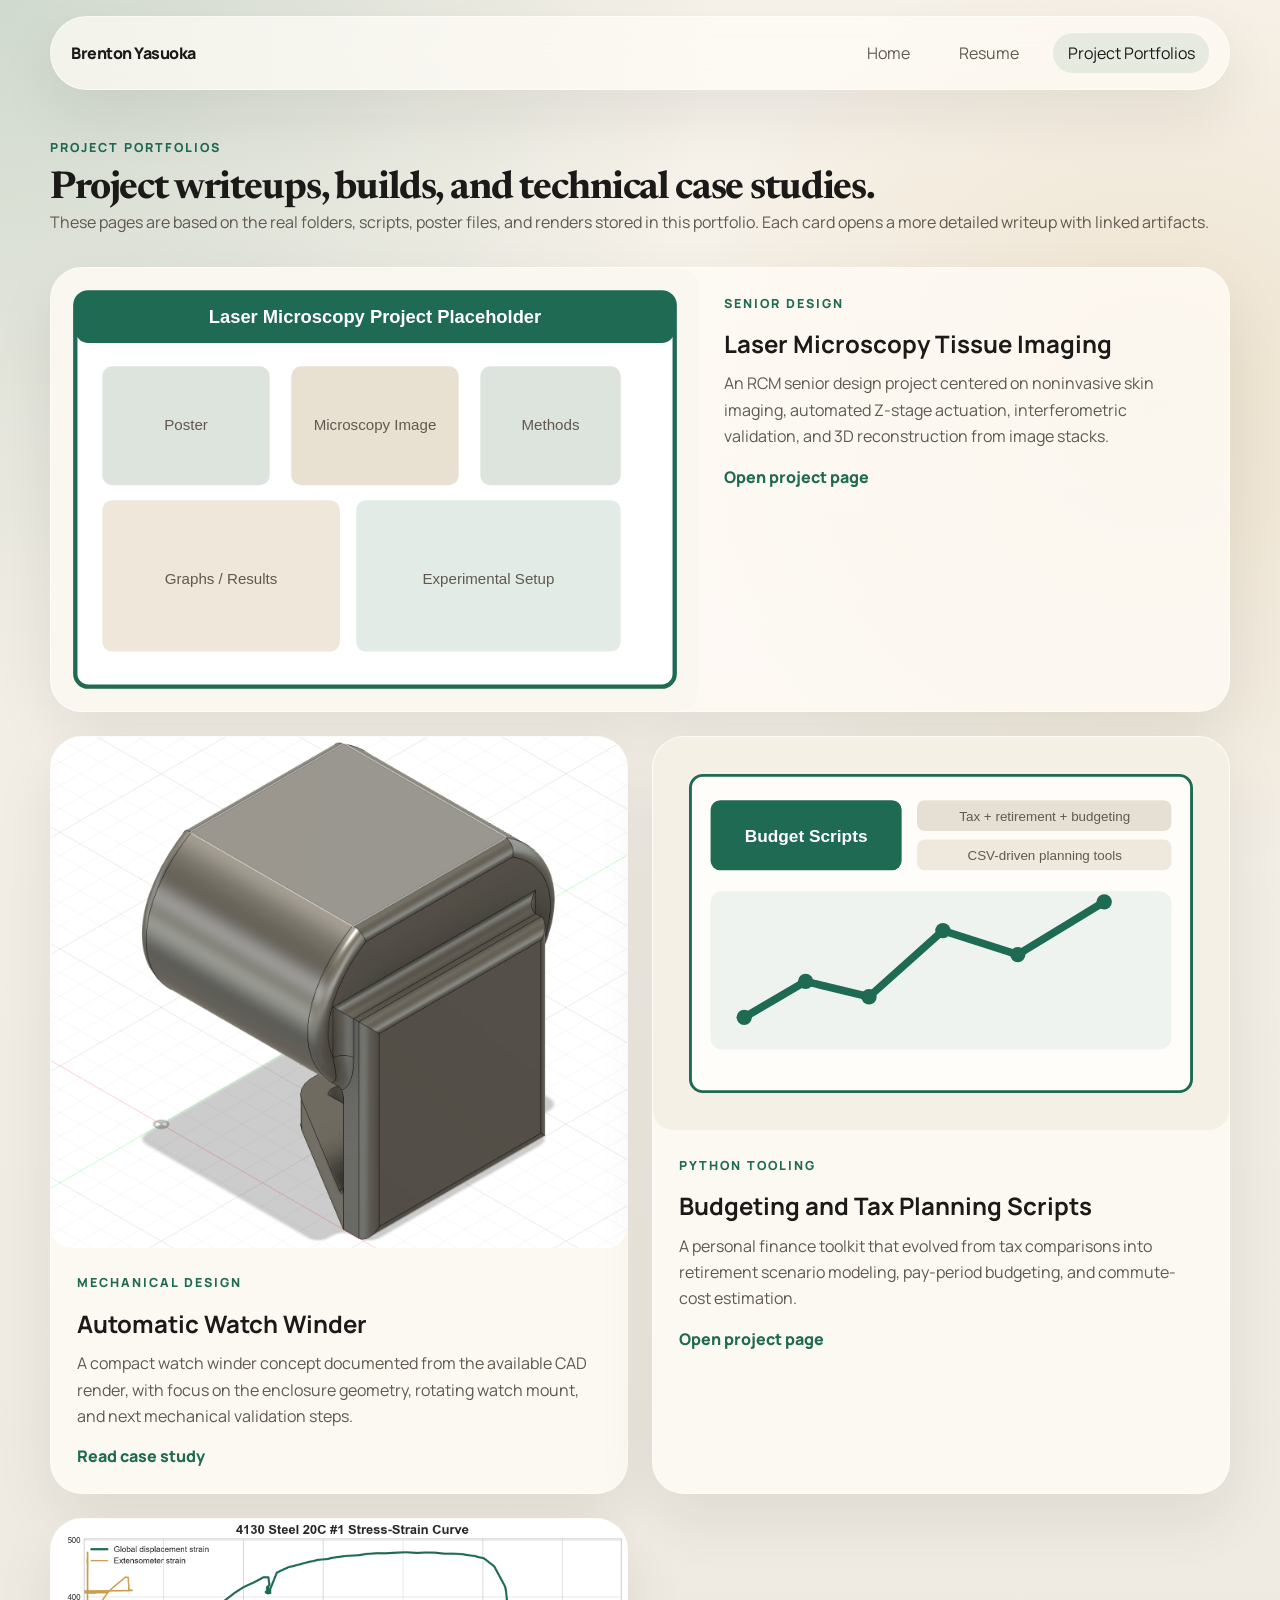
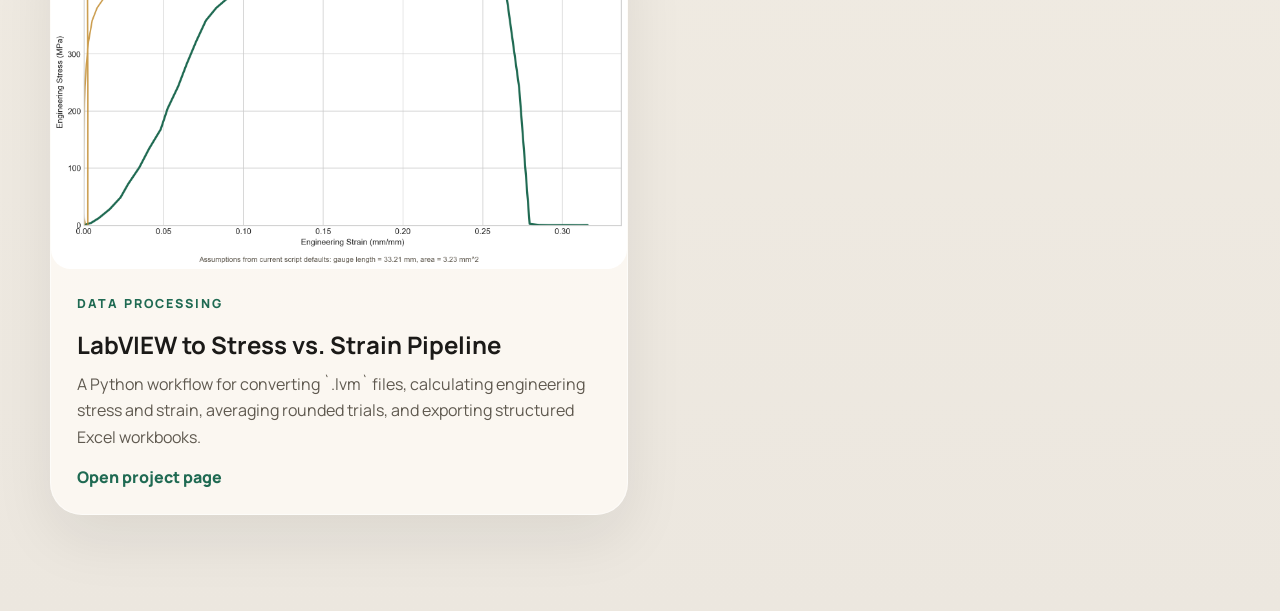
==== projects.html @ e3ad14b7 "Initial portfolio site" ====
<!DOCTYPE html>
<html lang="en">
  <head>
    <meta charset="UTF-8" />
    <meta name="viewport" content="width=device-width, initial-scale=1.0" />
    <title>Project Portfolios | Brenton Yasuoka</title>
    <meta
      name="description"
      content="Project portfolio page for Brenton Yasuoka featuring engineering, design, and research work."
    />
    <link rel="preconnect" href="https://fonts.googleapis.com" />
    <link rel="preconnect" href="https://fonts.gstatic.com" crossorigin />
    <link
      href="https://fonts.googleapis.com/css2?family=Manrope:wght@400;500;700;800&family=Newsreader:opsz,wght@6..72,400;6..72,600&display=swap"
      rel="stylesheet"
    />
    <link rel="stylesheet" href="styles.css" />
  </head>
  <body>
    <div class="site-shell">
      <header class="site-header">
        <a class="brand" href="index.html">Brenton Yasuoka</a>
        <button
          class="menu-toggle"
          type="button"
          aria-expanded="false"
          aria-controls="site-nav"
        >
          Menu
        </button>
        <nav id="site-nav" class="site-nav">
          <a href="index.html">Home</a>
          <a href="resume.html">Resume</a>
          <a class="is-active" href="projects.html">Project Portfolios</a>
        </nav>
      </header>

      <main class="content-page">
        <section class="page-intro">
          <p class="eyebrow">Project Portfolios</p>
          <h1>Project writeups, builds, and technical case studies.</h1>
          <p>
            These pages are based on the real folders, scripts, poster files, and renders stored in
            this portfolio. Each card opens a more detailed writeup with linked artifacts.
          </p>
        </section>

        <section class="project-grid">
          <article class="project-card project-card-large">
            <div class="project-media">
              <img
                src="assets/laser-microscopy-placeholder.svg"
                alt="Laser microscopy project placeholder"
              />
            </div>
            <div class="project-body">
              <p class="project-tag">Senior Design</p>
              <h3>Laser Microscopy Tissue Imaging</h3>
              <p>
                An RCM senior design project centered on noninvasive skin imaging, automated Z-stage
                actuation, interferometric validation, and 3D reconstruction from image stacks.
              </p>
              <a href="projects/laser-microscopy.html" class="text-link">Open project page</a>
            </div>
          </article>

          <article class="project-card">
            <div class="project-media">
              <img
                src="project-files/watch-winder/watchWinderImage1.png"
                alt="Automatic watch winder CAD render"
              />
            </div>
            <div class="project-body">
              <p class="project-tag">Mechanical Design</p>
              <h3>Automatic Watch Winder</h3>
              <p>
                A compact watch winder concept documented from the available CAD render, with focus on
                the enclosure geometry, rotating watch mount, and next mechanical validation steps.
              </p>
              <a href="projects/watch-winder.html" class="text-link">Read case study</a>
            </div>
          </article>

          <article class="project-card">
            <div class="project-media">
              <img
                src="assets/budget-scripts-placeholder.svg"
                alt="Budgeting and tax planning scripts project graphic"
              />
            </div>
            <div class="project-body">
              <p class="project-tag">Python Tooling</p>
              <h3>Budgeting and Tax Planning Scripts</h3>
              <p>
                A personal finance toolkit that evolved from tax comparisons into retirement scenario
                modeling, pay-period budgeting, and commute-cost estimation.
              </p>
              <a href="projects/budget-scripts.html" class="text-link">Open project page</a>
            </div>
          </article>

          <article class="project-card">
            <div class="project-media">
              <img
                src="assets/images/4130-steel-20c-1-stress-strain.png"
                alt="Generated 4130 steel stress strain graph"
              />
            </div>
            <div class="project-body">
              <p class="project-tag">Data Processing</p>
              <h3>LabVIEW to Stress vs. Strain Pipeline</h3>
              <p>
                A Python workflow for converting `.lvm` files, calculating engineering stress and
                strain, averaging rounded trials, and exporting structured Excel workbooks.
              </p>
              <a href="projects/labview-stress-strain.html" class="text-link">Open project page</a>
            </div>
          </article>
        </section>
      </main>
    </div>

    <script src="script.js"></script>
  </body>
</html>
---- styles.css ----
:root {
  --bg: #f3efe7;
  --surface: rgba(255, 252, 247, 0.78);
  --surface-strong: #fffdf9;
  --text: #1b1a18;
  --muted: #5f594f;
  --line: rgba(27, 26, 24, 0.12);
  --accent: #1f6a52;
  --accent-soft: #d8eee5;
  --shadow: 0 24px 60px rgba(26, 25, 22, 0.08);
  --radius-lg: 32px;
  --radius-md: 20px;
  --radius-sm: 14px;
  --max-width: 1180px;
}

*,
*::before,
*::after {
  box-sizing: border-box;
}

html {
  scroll-behavior: smooth;
}

body {
  margin: 0;
  font-family: "Manrope", sans-serif;
  color: var(--text);
  background:
    radial-gradient(circle at top left, rgba(31, 106, 82, 0.18), transparent 28%),
    radial-gradient(circle at 90% 18%, rgba(203, 165, 91, 0.18), transparent 22%),
    linear-gradient(180deg, #f7f2ea 0%, #f1ece3 52%, #ece7df 100%);
}

img,
video {
  display: block;
  width: 100%;
  border-radius: var(--radius-md);
}

a {
  color: inherit;
  text-decoration: none;
}

p {
  margin: 0;
  line-height: 1.65;
  color: var(--muted);
}

h1,
h2,
h3 {
  margin: 0;
  color: var(--text);
}

h1,
h2 {
  font-family: "Newsreader", serif;
  letter-spacing: -0.03em;
}

.site-shell {
  width: min(calc(100% - 2rem), var(--max-width));
  margin: 0 auto;
  padding-bottom: 4rem;
}

.site-header {
  position: sticky;
  top: 1rem;
  z-index: 10;
  display: flex;
  align-items: center;
  justify-content: space-between;
  gap: 1rem;
  margin-top: 1rem;
  padding: 1rem 1.25rem;
  border: 1px solid rgba(255, 255, 255, 0.5);
  border-radius: 999px;
  background: rgba(255, 252, 247, 0.7);
  backdrop-filter: blur(18px);
  box-shadow: var(--shadow);
}

.brand {
  font-weight: 800;
  letter-spacing: -0.03em;
}

.site-nav {
  display: flex;
  align-items: center;
  gap: 1.25rem;
}

.site-nav a {
  padding: 0.55rem 0.9rem;
  border-radius: 999px;
  color: var(--muted);
  transition: 180ms ease;
}

.site-nav a:hover,
.site-nav a.is-active {
  color: var(--text);
  background: rgba(31, 106, 82, 0.1);
}

.menu-toggle {
  display: none;
  border: 0;
  border-radius: 999px;
  padding: 0.7rem 1rem;
  background: var(--accent);
  color: white;
  font: inherit;
}

.hero,
.featured-band,
.timeline-strip,
.content-page {
  animation: rise 700ms ease both;
}

.hero {
  display: grid;
  grid-template-columns: 1.1fr 0.9fr;
  gap: 2rem;
  align-items: center;
  min-height: calc(100vh - 9rem);
  padding: 3rem 0 2rem;
}

.eyebrow,
.section-kicker,
.project-tag,
.note-label {
  margin-bottom: 0.8rem;
  text-transform: uppercase;
  letter-spacing: 0.16em;
  font-size: 0.78rem;
  font-weight: 800;
  color: var(--accent);
}

.hero h1 {
  max-width: 10ch;
  font-size: clamp(3rem, 6vw, 5.8rem);
  line-height: 0.92;
}

.hero-text {
  max-width: 62ch;
  margin: 1.3rem 0 0;
  font-size: 1.05rem;
}

.hero-location {
  margin: 1.25rem 0 1.8rem;
  font-size: 0.98rem;
  font-weight: 700;
  color: var(--text);
}

.hero-actions {
  display: flex;
  flex-wrap: wrap;
  gap: 1rem;
}

.button {
  display: inline-flex;
  align-items: center;
  justify-content: center;
  min-height: 48px;
  padding: 0.9rem 1.2rem;
  border-radius: 999px;
  font-weight: 700;
}

.button-primary {
  background: var(--accent);
  color: #fff;
}

.button-secondary {
  border: 1px solid var(--line);
  background: rgba(255, 255, 255, 0.45);
}

.hero-visual {
  position: relative;
}

.portrait-frame {
  position: relative;
  overflow: hidden;
  border-radius: var(--radius-lg);
  border: 1px solid rgba(255, 255, 255, 0.6);
  box-shadow: var(--shadow);
}

.portrait-frame::after {
  content: "";
  position: absolute;
  inset: auto -10% -20% 35%;
  height: 180px;
  background: radial-gradient(circle, rgba(31, 106, 82, 0.25), transparent 70%);
}

.floating-note {
  position: absolute;
  left: -1.25rem;
  bottom: 1.5rem;
  max-width: 240px;
  padding: 1rem 1.1rem;
  border-radius: var(--radius-md);
  background: rgba(255, 253, 249, 0.92);
  box-shadow: var(--shadow);
}

.featured-band,
.timeline-strip,
.panel,
.project-card {
  border: 1px solid rgba(255, 255, 255, 0.48);
  background: var(--surface);
  backdrop-filter: blur(16px);
  box-shadow: var(--shadow);
}

.featured-band,
.timeline-strip {
  display: grid;
  grid-template-columns: 1fr 0.8fr;
  gap: 2rem;
  padding: 2rem;
  margin: 1rem 0 2rem;
  border-radius: var(--radius-lg);
}

.featured-band h2,
.timeline-copy h2,
.page-intro h1 {
  font-size: clamp(2rem, 3vw, 3.2rem);
  line-height: 0.98;
}

.project-grid {
  display: grid;
  grid-template-columns: repeat(2, minmax(0, 1fr));
  gap: 1.5rem;
}

.about-home {
  display: grid;
  gap: 1.5rem;
}

.preview-card {
  cursor: default;
}

.section-action {
  display: flex;
  justify-content: center;
  margin: 2rem 0 0;
}

.project-meta-grid {
  display: grid;
  grid-template-columns: repeat(2, minmax(0, 1fr));
  gap: 1.5rem;
  margin-top: 1.5rem;
  align-items: start;
}

.resume-top {
  margin-bottom: 1.5rem;
}

.resume-download h2 {
  margin-bottom: 0.75rem;
}

.resume-layout {
  display: grid;
  grid-template-columns: repeat(2, minmax(0, 1fr));
  gap: 1.5rem;
  margin-top: 1.5rem;
  align-items: start;
}

.resume-section {
  margin-top: 1.5rem;
}

.resume-entry + .resume-entry {
  margin-top: 2rem;
  padding-top: 2rem;
  border-top: 1px solid var(--line);
}

.resume-entry-header {
  display: flex;
  justify-content: space-between;
  gap: 1rem;
  align-items: baseline;
  margin-bottom: 0.85rem;
}

.resume-subhead,
.resume-date {
  margin: 0;
}

.resume-subhead {
  color: var(--text);
  font-weight: 700;
}

.resume-date {
  color: var(--muted);
  font-weight: 700;
  white-space: nowrap;
}

.resume-list li + li {
  margin-top: 0.75rem;
}

.compact-entry h2,
.skills-group h2 {
  font-size: 1.2rem;
}

.skills-group + .skills-group {
  margin-top: 1.5rem;
  padding-top: 1.5rem;
  border-top: 1px solid var(--line);
}

.inline-link {
  color: var(--accent);
  font-weight: 700;
}

.project-card {
  overflow: hidden;
  border-radius: var(--radius-lg);
  transform: translateY(0);
  transition: transform 220ms ease, box-shadow 220ms ease;
}

.project-card:hover {
  transform: translateY(-6px);
  box-shadow: 0 30px 80px rgba(26, 25, 22, 0.14);
}

.project-card-large {
  grid-column: span 2;
  display: grid;
  grid-template-columns: 1.1fr 0.9fr;
}

.project-media {
  min-height: 280px;
}

.project-media img,
.project-media video,
.project-hero-image {
  height: 100%;
  object-fit: cover;
}

.project-body {
  padding: 1.6rem;
}

.project-body h3,
.panel h2 {
  margin-bottom: 0.65rem;
  font-size: 1.5rem;
}

.text-link {
  display: inline-flex;
  align-items: center;
  margin-top: 1rem;
  font-weight: 800;
  color: var(--accent);
}

.timeline-list {
  display: grid;
  gap: 1rem;
}

.timeline-item {
  display: grid;
  grid-template-columns: auto 1fr;
  gap: 1rem;
  align-items: start;
}

.timeline-item span {
  display: inline-flex;
  width: 2.5rem;
  height: 2.5rem;
  align-items: center;
  justify-content: center;
  border-radius: 999px;
  background: var(--accent-soft);
  color: var(--accent);
  font-weight: 800;
}

.content-page {
  padding: 3rem 0 2rem;
}

.content-page > section + section {
  margin-top: 1.5rem;
}

.page-intro {
  margin-bottom: 2rem;
}

.two-column {
  display: grid;
  grid-template-columns: repeat(2, minmax(0, 1fr));
  gap: 1.5rem;
  align-items: start;
}

.panel {
  padding: 1.75rem;
  border-radius: var(--radius-lg);
}

.panel > :first-child {
  margin-top: 0;
}

.panel > :last-child {
  margin-bottom: 0;
}

.accent-panel {
  background:
    linear-gradient(135deg, rgba(31, 106, 82, 0.12), rgba(255, 253, 249, 0.88)),
    var(--surface);
}

.full-width-panel {
  margin-top: 1.5rem;
}

.clean-list {
  margin: 0;
  padding-left: 1.25rem;
  color: var(--muted);
}

.clean-list li + li {
  margin-top: 0.65rem;
}

.project-hero {
  display: grid;
  grid-template-columns: 1fr 420px;
  gap: 1.5rem;
  align-items: center;
}

.case-grid {
  display: grid;
  grid-template-columns: repeat(2, minmax(0, 1fr));
  gap: 1rem 1.5rem;
}

.detail-grid {
  display: grid;
  grid-template-columns: repeat(2, minmax(0, 1fr));
  gap: 1.25rem 1.5rem;
}

.artifact-links {
  display: flex;
  flex-wrap: wrap;
  gap: 0.9rem;
  margin-top: 0.5rem;
}

.stacked-links {
  flex-direction: column;
  align-items: flex-start;
}

.about-copy {
  display: grid;
  gap: 1rem;
}

.image-wheel-panel {
  overflow: hidden;
}

.image-wheel-copy {
  margin-bottom: 1rem;
}

.image-wheel {
  display: grid;
  grid-auto-flow: column;
  grid-auto-columns: minmax(220px, 300px);
  gap: 1rem;
  overflow-x: auto;
  padding-bottom: 0.5rem;
  scroll-snap-type: x proximity;
}

.image-wheel::-webkit-scrollbar {
  height: 10px;
}

.image-wheel::-webkit-scrollbar-thumb {
  background: rgba(31, 106, 82, 0.3);
  border-radius: 999px;
}

.wheel-card {
  margin: 0;
  scroll-snap-align: start;
}

.wheel-card img {
  aspect-ratio: 4 / 3;
  object-fit: cover;
  border-radius: 22px;
  border: 1px solid rgba(31, 106, 82, 0.08);
  background: rgba(255, 255, 255, 0.55);
}

.wheel-card figcaption {
  margin-top: 0.75rem;
  color: var(--text);
  font-weight: 700;
}

.budget-form {
  display: grid;
  grid-template-columns: repeat(3, minmax(0, 1fr));
  gap: 1rem;
  align-items: end;
  margin-top: 1rem;
}

.field {
  display: grid;
  gap: 0.45rem;
}

.field span {
  font-weight: 700;
  color: var(--text);
}

.field input,
.field select {
  width: 100%;
  min-height: 48px;
  padding: 0.85rem 1rem;
  border: 1px solid var(--line);
  border-radius: 16px;
  background: rgba(255, 255, 255, 0.65);
  color: var(--text);
  font: inherit;
}

.form-status {
  min-height: 1.5rem;
  margin-top: 0.9rem;
  color: var(--accent);
  font-weight: 700;
}

.budget-results {
  display: grid;
  grid-template-columns: repeat(3, minmax(0, 1fr));
  gap: 1rem;
  margin-top: 1rem;
}

.result-card {
  padding: 1rem 1.1rem;
  border: 1px solid rgba(31, 106, 82, 0.16);
  border-radius: 20px;
  background: rgba(255, 255, 255, 0.5);
}

.result-card span {
  display: block;
  margin-bottom: 0.35rem;
  color: var(--muted);
  font-size: 0.92rem;
}

.result-card strong {
  color: var(--text);
  font-size: 1.15rem;
}

@keyframes rise {
  from {
    opacity: 0;
    transform: translateY(18px);
  }

  to {
    opacity: 1;
    transform: translateY(0);
  }
}

@media (max-width: 900px) {
  .hero,
  .featured-band,
  .timeline-strip,
  .project-card-large,
  .two-column,
  .resume-layout,
  .project-meta-grid,
  .project-hero,
  .case-grid,
  .detail-grid,
  .budget-form,
  .budget-results,
  .project-grid {
    grid-template-columns: 1fr;
  }

  .hero {
    min-height: auto;
    padding-top: 2rem;
  }

  .project-card-large {
    grid-column: auto;
  }

  .floating-note {
    position: static;
    margin-top: 1rem;
  }

  .resume-entry-header {
    flex-direction: column;
    align-items: flex-start;
  }

  .resume-date {
    white-space: normal;
  }
}

@media (max-width: 720px) {
  .site-shell {
    width: min(calc(100% - 1rem), var(--max-width));
  }

  .site-header {
    align-items: flex-start;
    border-radius: 28px;
  }

  .menu-toggle {
    display: inline-flex;
  }

  .site-nav {
    position: absolute;
    top: calc(100% + 0.75rem);
    left: 0;
    right: 0;
    display: none;
    flex-direction: column;
    align-items: stretch;
    padding: 0.8rem;
    border-radius: 24px;
    background: rgba(255, 252, 247, 0.95);
    box-shadow: var(--shadow);
  }

  .site-nav.is-open {
    display: flex;
  }

  .hero h1 {
    max-width: none;
  }
}
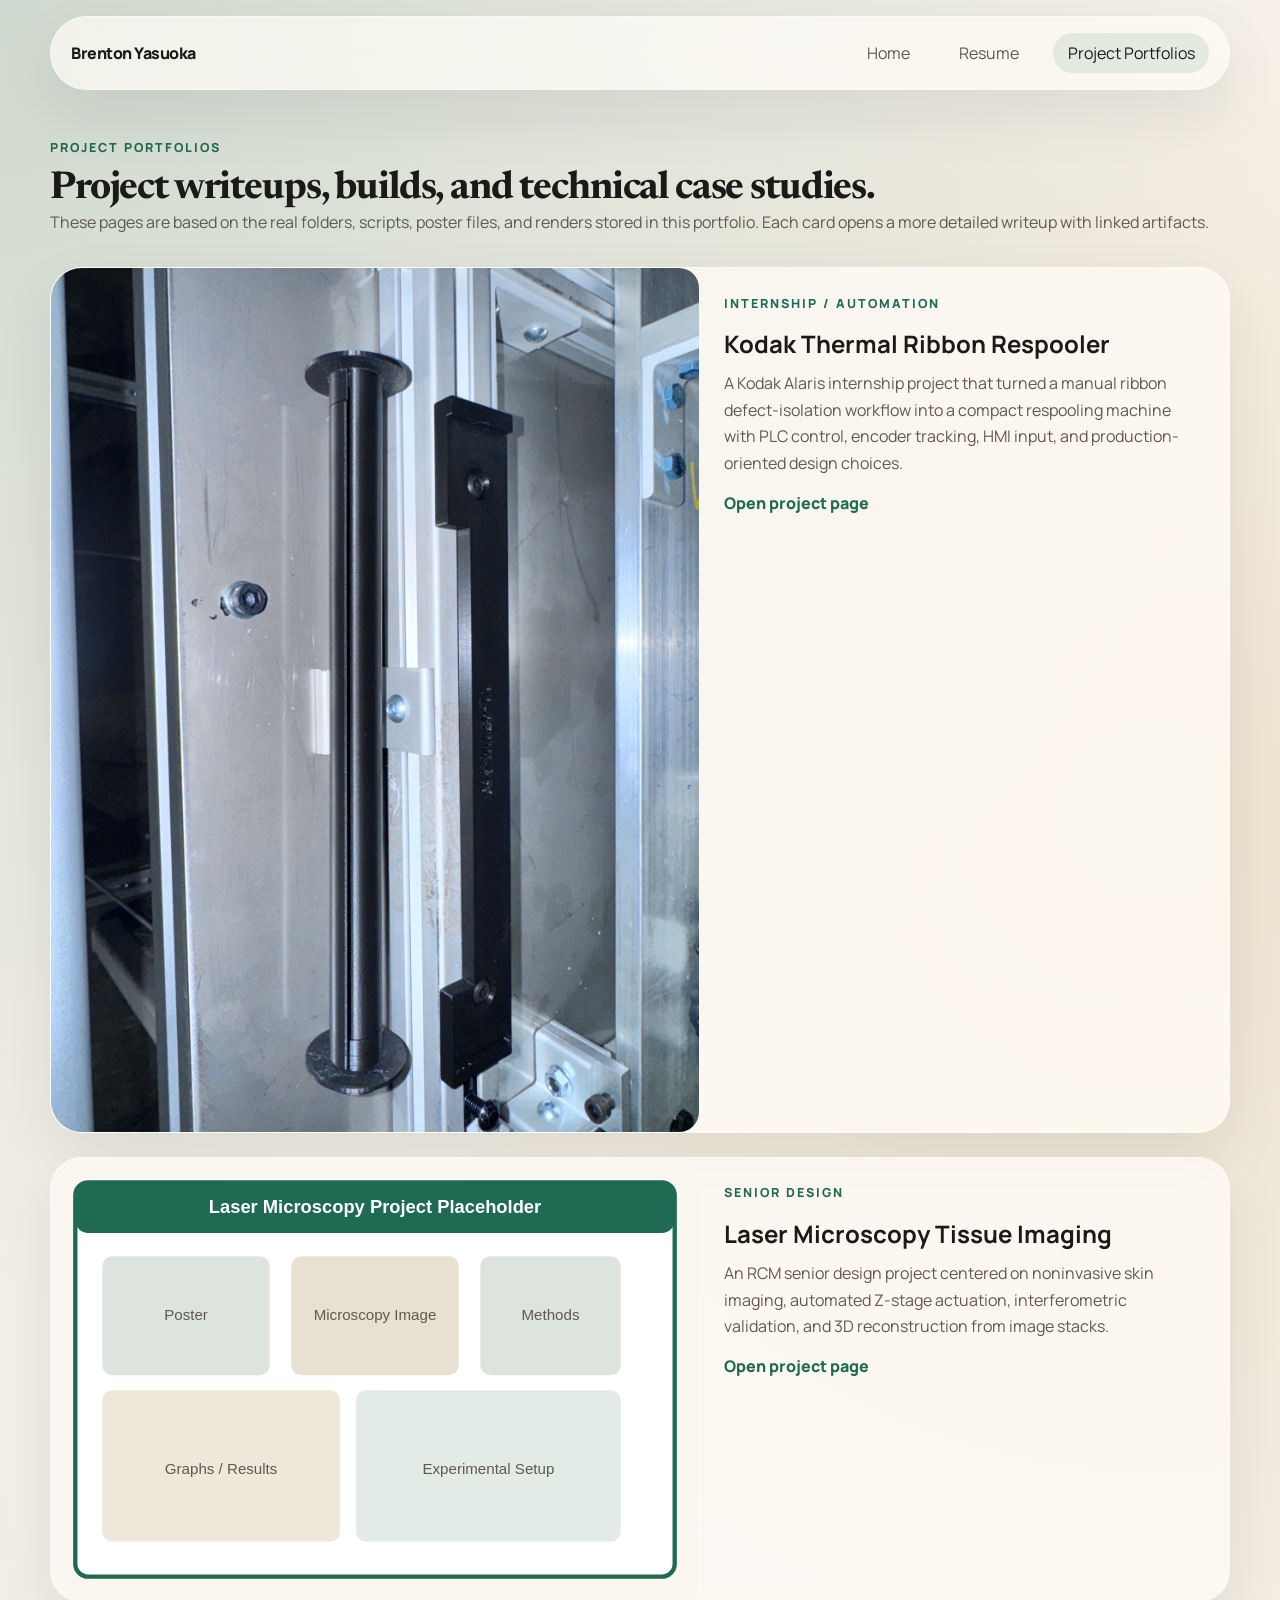
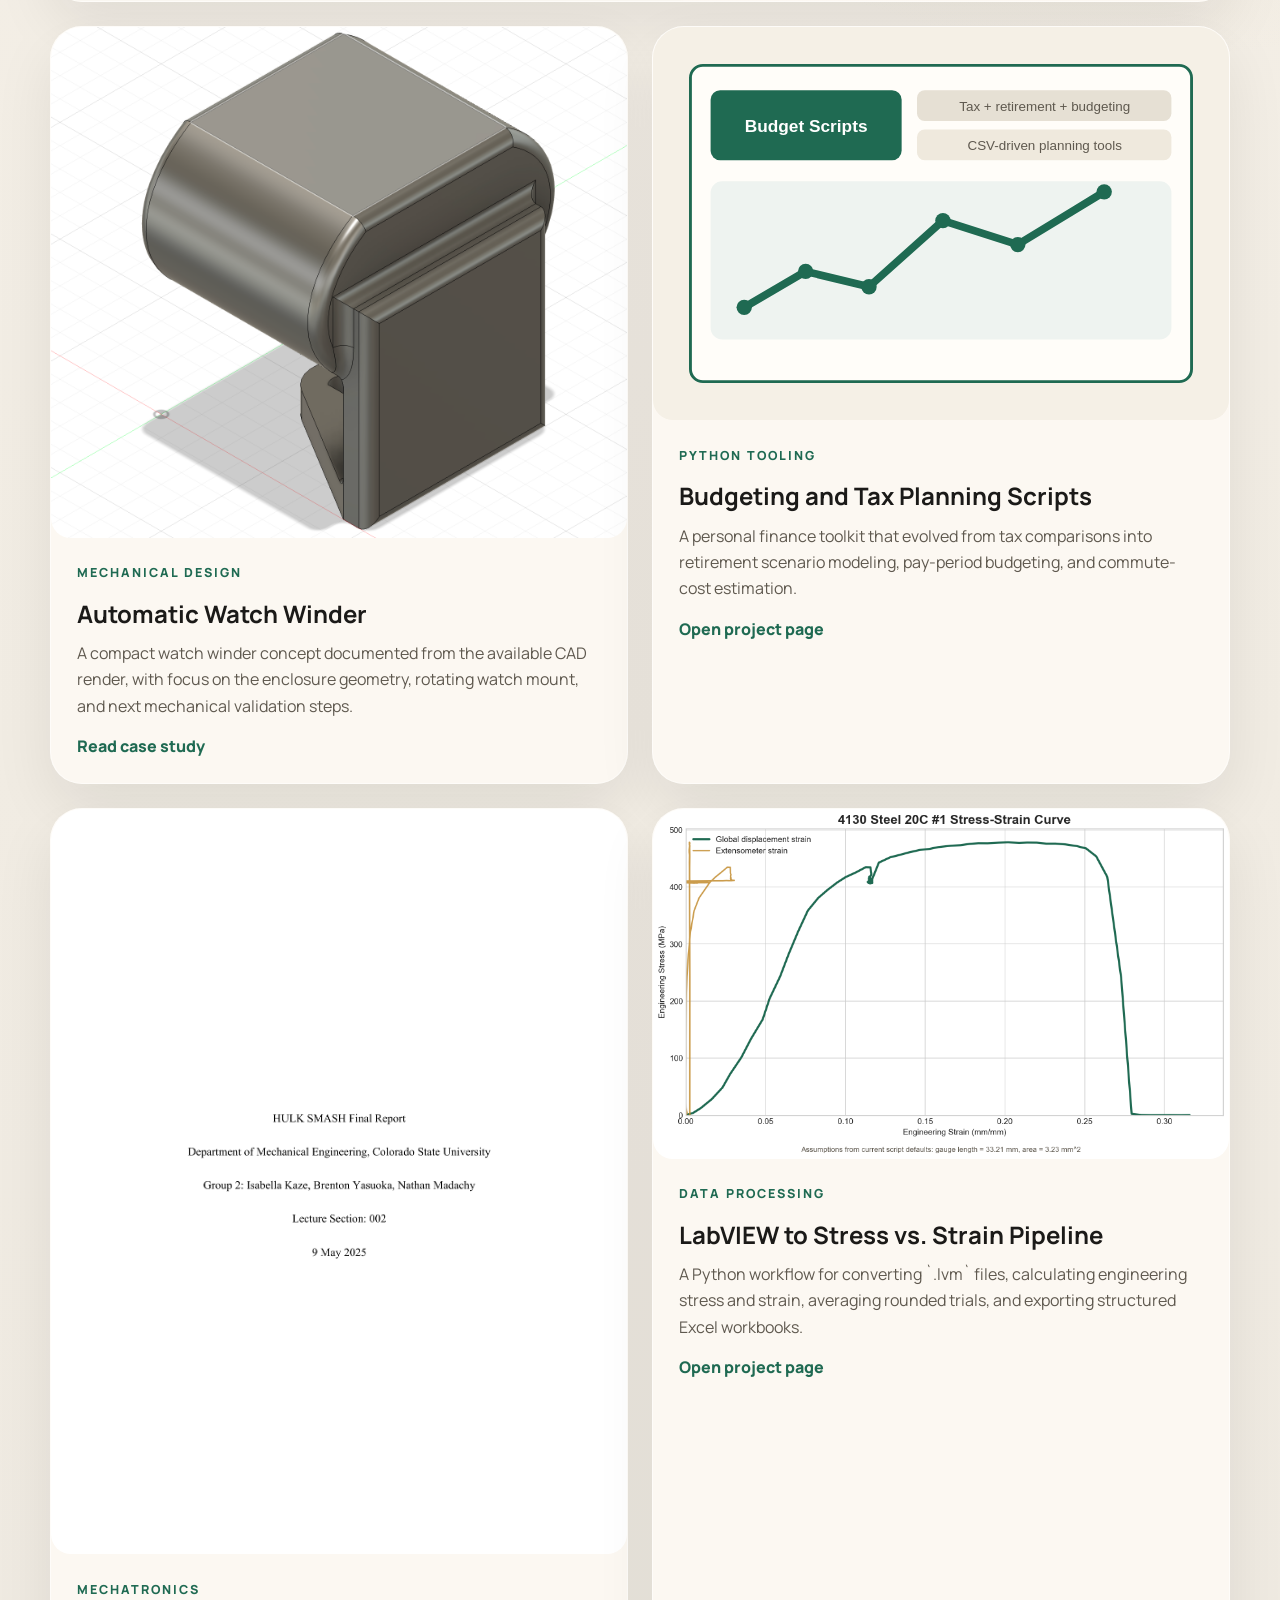
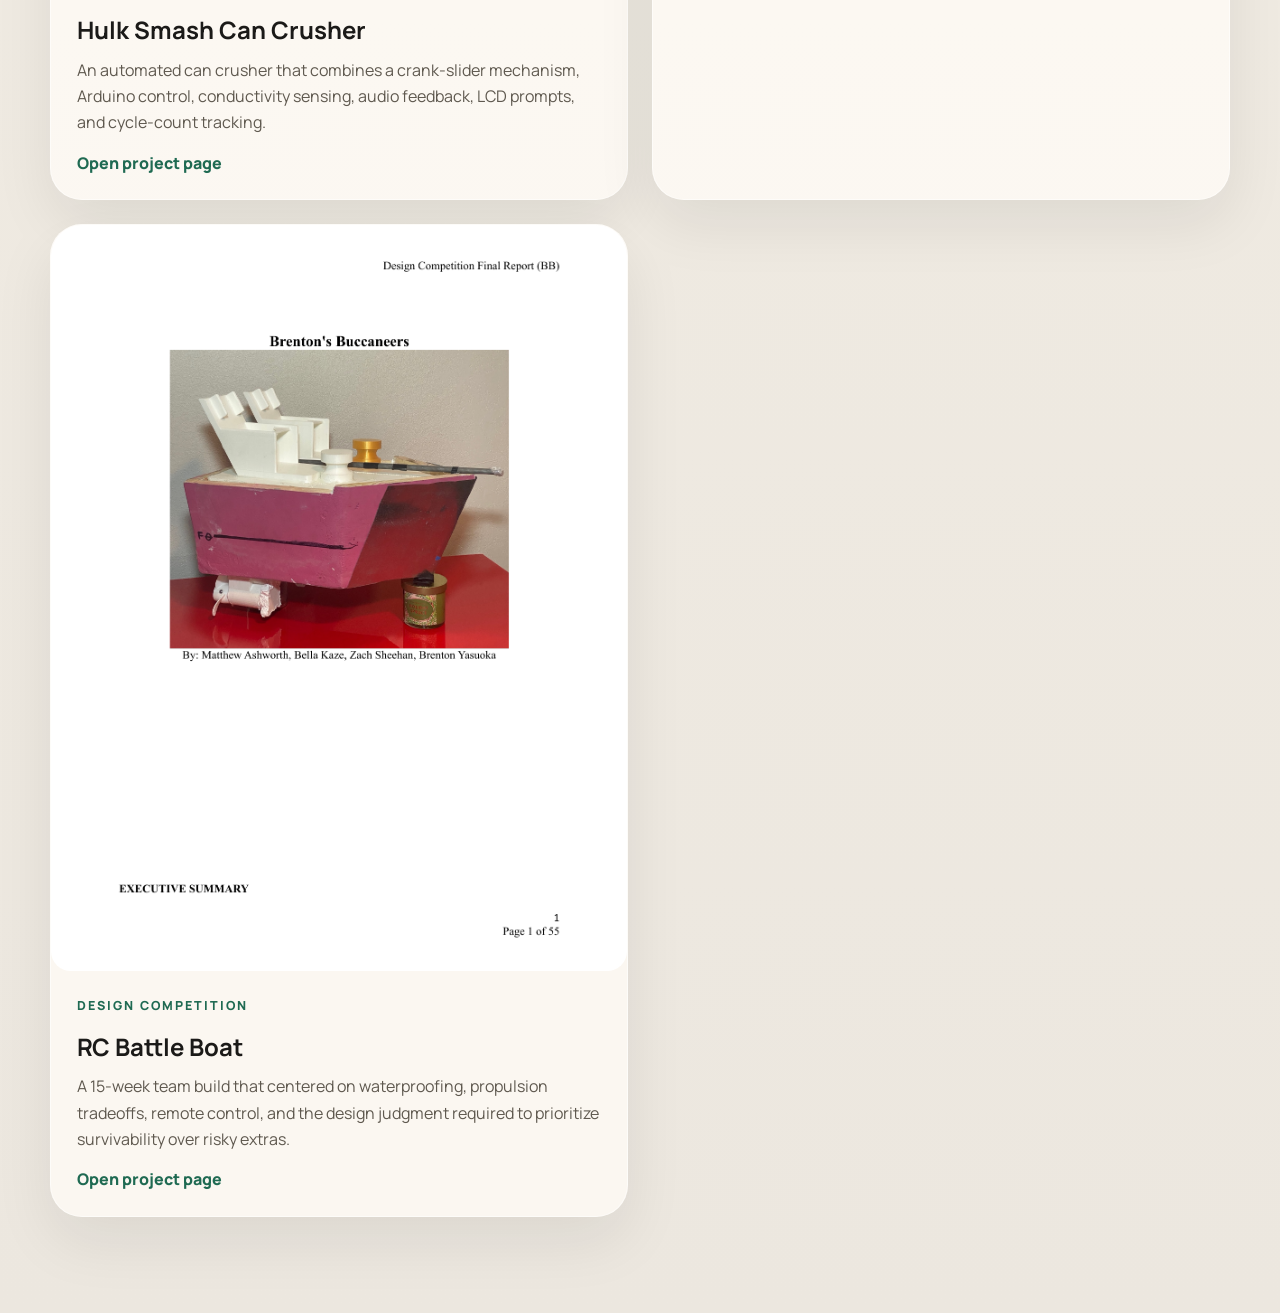
==== commit 20d1e3be: "Add Kodak, can crusher, and RC boat project pages" ====
--- a/projects.html
+++ b/projects.html
@@ -46,6 +46,25 @@
         </section>
 
         <section class="project-grid">
+          <article class="project-card project-card-large">
+            <div class="project-media">
+              <img
+                src="assets/images/kodak-respooler-hero.JPG"
+                alt="Kodak thermal ribbon respooler machine"
+              />
+            </div>
+            <div class="project-body">
+              <p class="project-tag">Internship / Automation</p>
+              <h3>Kodak Thermal Ribbon Respooler</h3>
+              <p>
+                A Kodak Alaris internship project that turned a manual ribbon defect-isolation workflow
+                into a compact respooling machine with PLC control, encoder tracking, HMI input, and
+                production-oriented design choices.
+              </p>
+              <a href="projects/kodak-respooler.html" class="text-link">Open project page</a>
+            </div>
+          </article>
+
           <article class="project-card project-card-large">
             <div class="project-media">
               <img
@@ -103,6 +122,24 @@
           <article class="project-card">
             <div class="project-media">
               <img
+                src="assets/images/hulk-smash-preview.png"
+                alt="Hulk Smash can crusher report preview"
+              />
+            </div>
+            <div class="project-body">
+              <p class="project-tag">Mechatronics</p>
+              <h3>Hulk Smash Can Crusher</h3>
+              <p>
+                An automated can crusher that combines a crank-slider mechanism, Arduino control,
+                conductivity sensing, audio feedback, LCD prompts, and cycle-count tracking.
+              </p>
+              <a href="projects/hulk-smash-can-crusher.html" class="text-link">Open project page</a>
+            </div>
+          </article>
+
+          <article class="project-card">
+            <div class="project-media">
+              <img
                 src="assets/images/4130-steel-20c-1-stress-strain.png"
                 alt="Generated 4130 steel stress strain graph"
               />
@@ -117,6 +154,24 @@
               <a href="projects/labview-stress-strain.html" class="text-link">Open project page</a>
             </div>
           </article>
+
+          <article class="project-card">
+            <div class="project-media">
+              <img
+                src="assets/images/rc-boat-preview.png"
+                alt="RC battle boat report preview"
+              />
+            </div>
+            <div class="project-body">
+              <p class="project-tag">Design Competition</p>
+              <h3>RC Battle Boat</h3>
+              <p>
+                A 15-week team build that centered on waterproofing, propulsion tradeoffs, remote
+                control, and the design judgment required to prioritize survivability over risky extras.
+              </p>
+              <a href="projects/rc-boat.html" class="text-link">Open project page</a>
+            </div>
+          </article>
         </section>
       </main>
     </div>
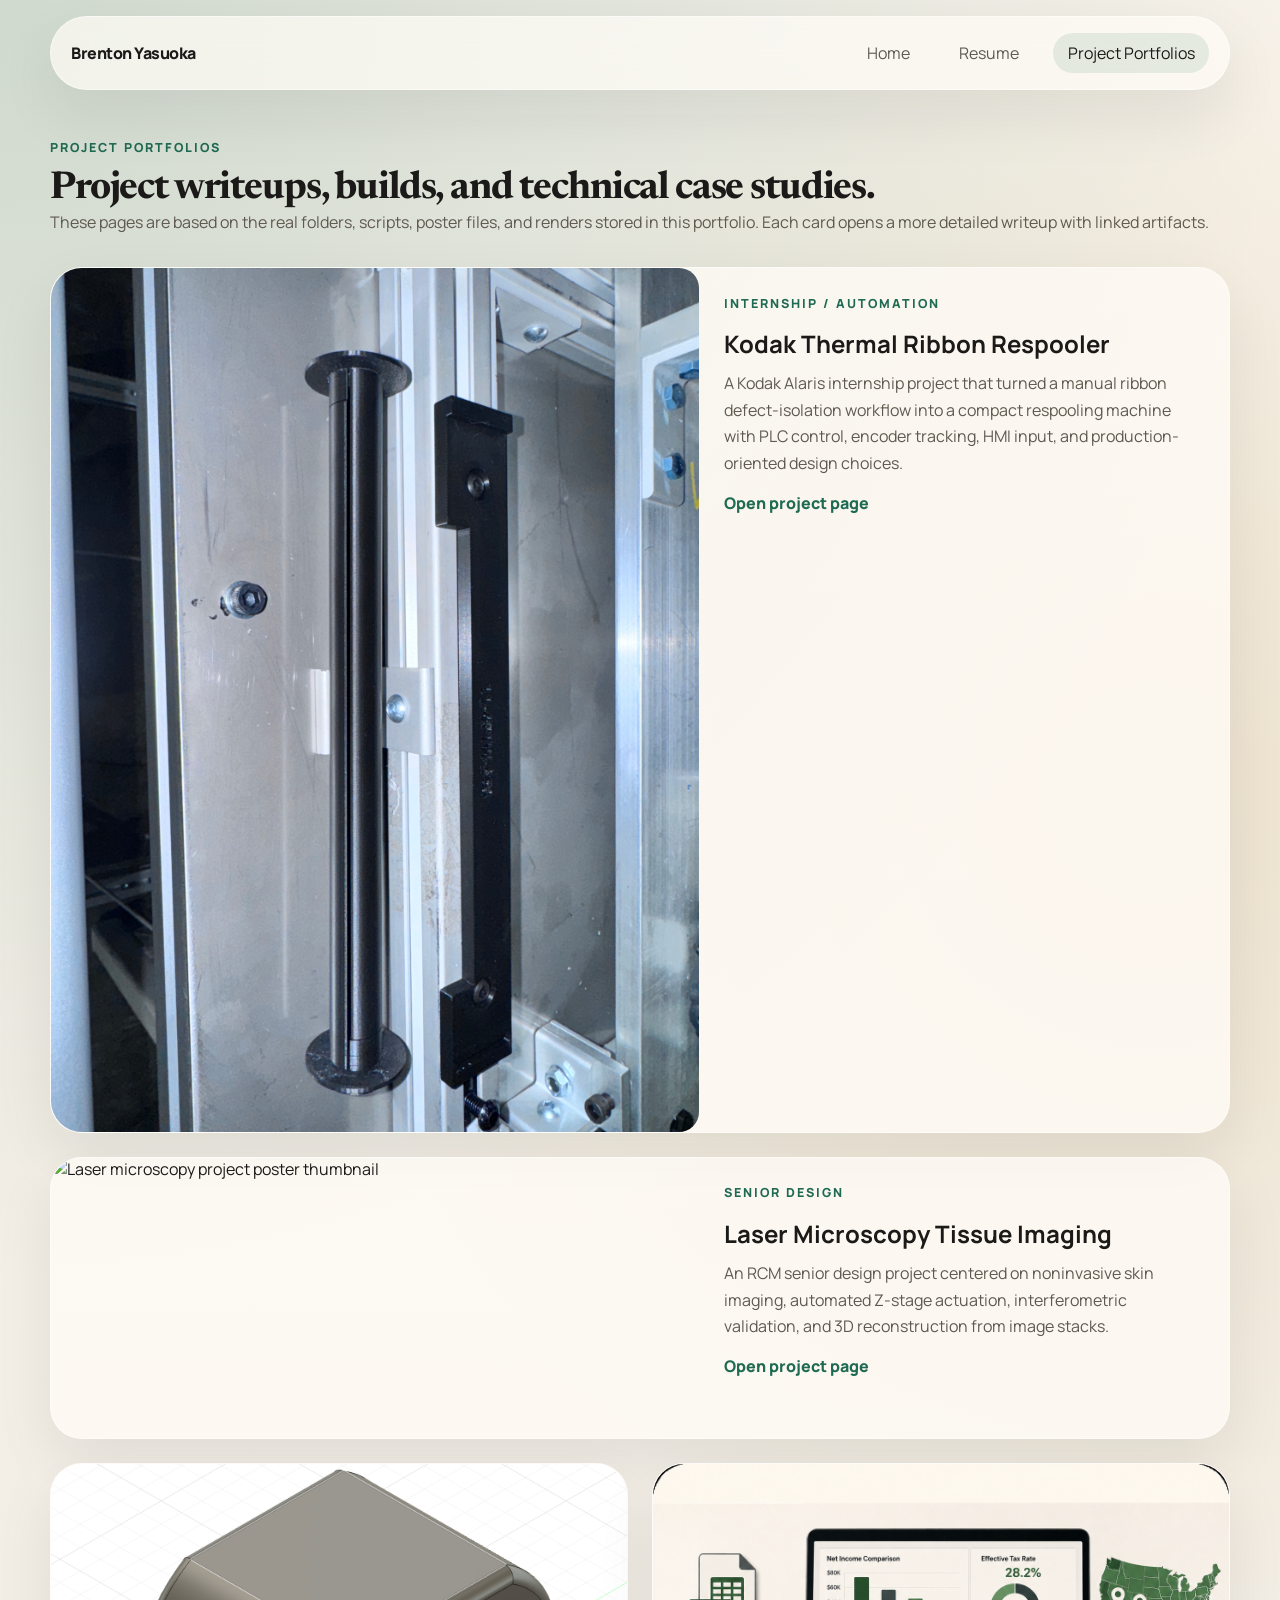
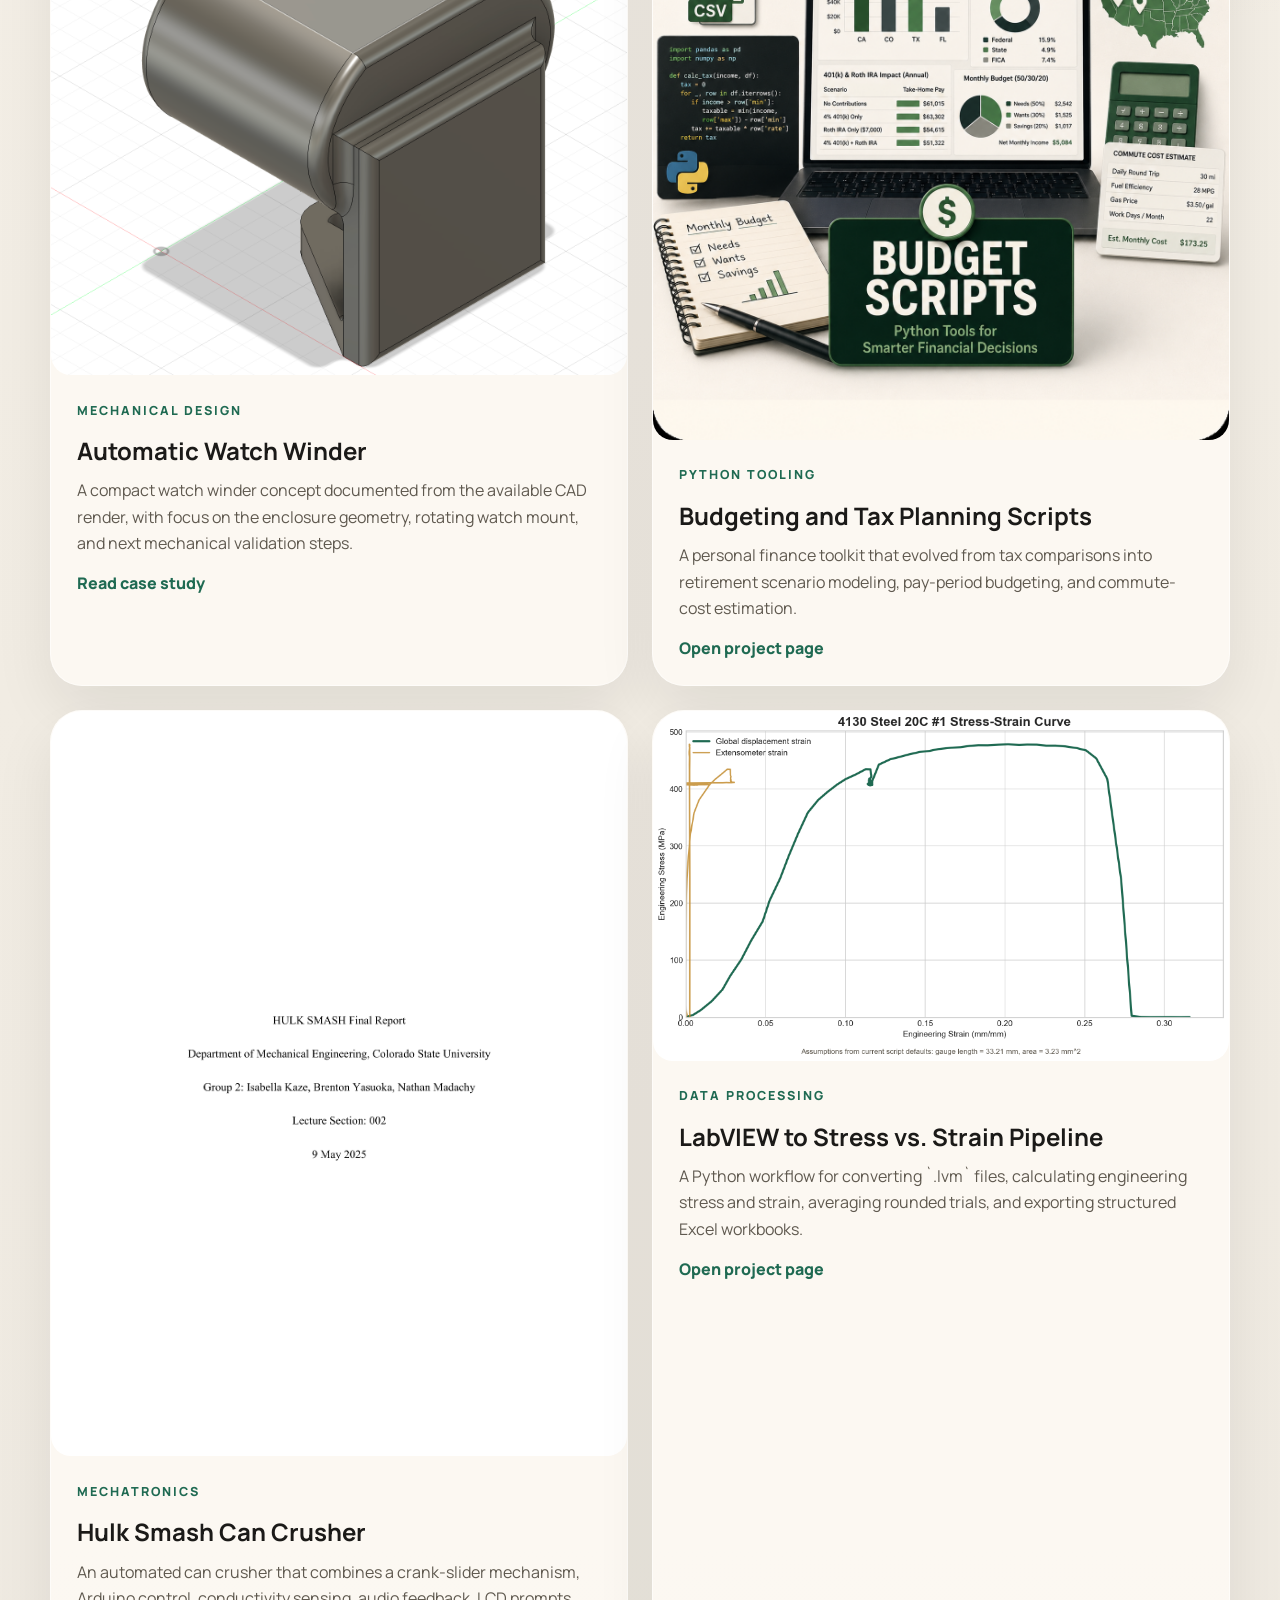
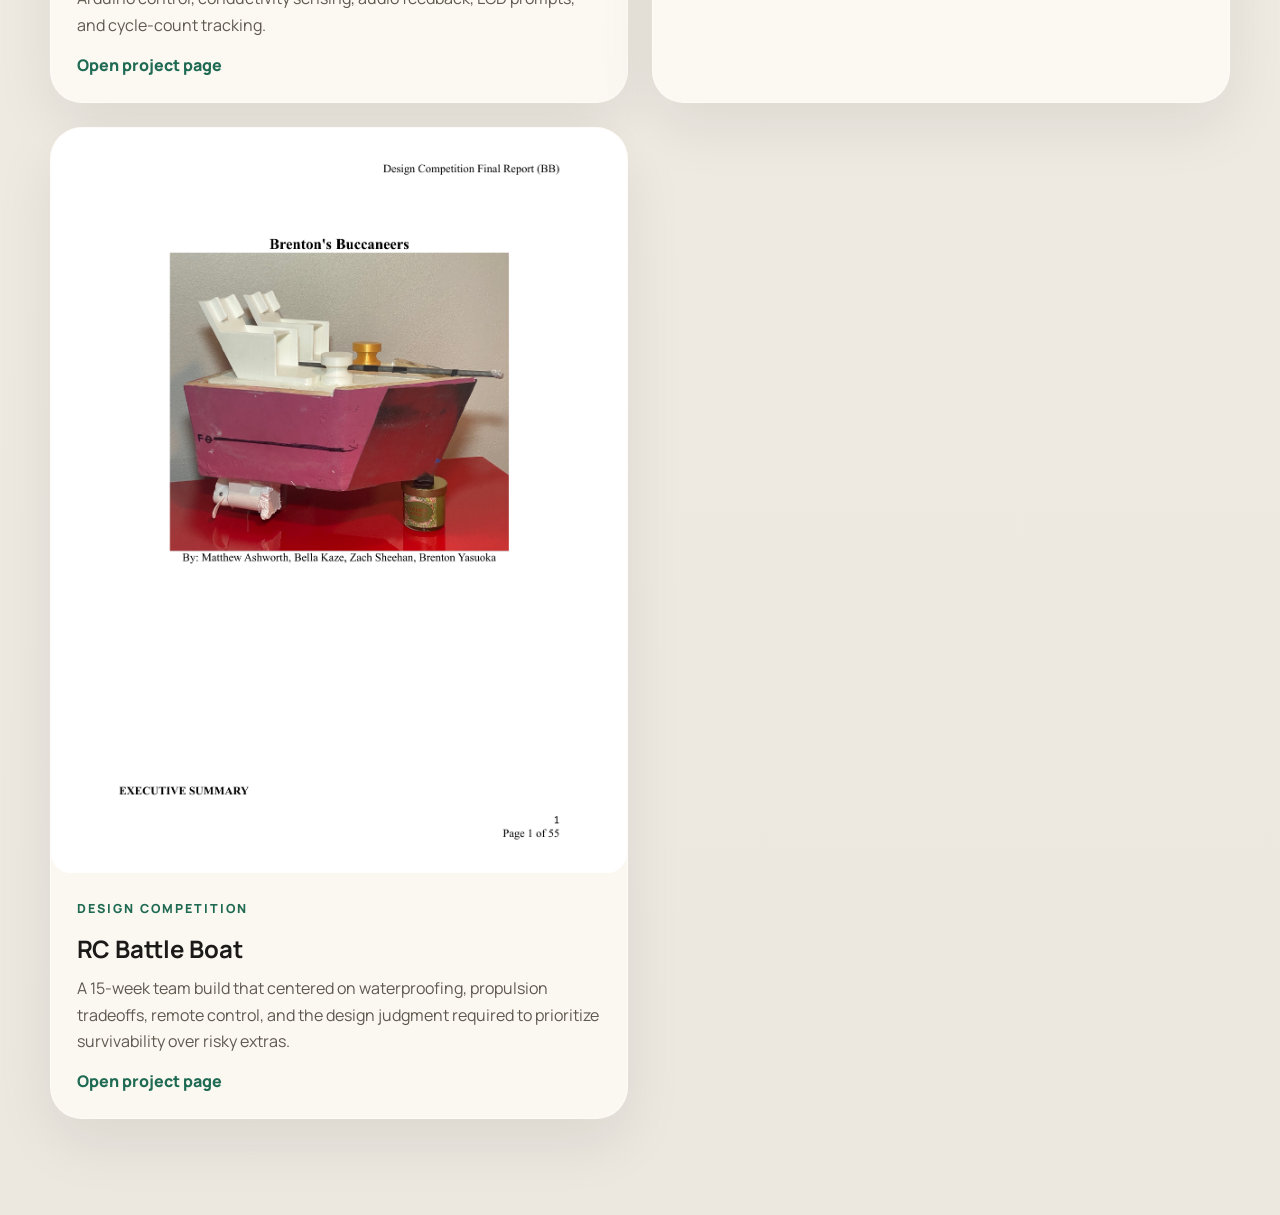
==== commit 34fefa9e: "Show new projects on homepage and portfolio grid" ====
--- a/projects.html
+++ b/projects.html
@@ -68,8 +68,8 @@
           <article class="project-card project-card-large">
             <div class="project-media">
               <img
-                src="assets/laser-microscopy-placeholder.svg"
-                alt="Laser microscopy project placeholder"
+                src="project-files/laser-microscopy-sr-design/Edays poster thumbnail.png"
+                alt="Laser microscopy project poster thumbnail"
               />
             </div>
             <div class="project-body">
@@ -104,8 +104,8 @@
           <article class="project-card">
             <div class="project-media">
               <img
-                src="assets/budget-scripts-placeholder.svg"
-                alt="Budgeting and tax planning scripts project graphic"
+                src="project-files/budget-scripts/BudgetScriptThumbnail.png"
+                alt="Budgeting and tax planning scripts project thumbnail"
               />
             </div>
             <div class="project-body">
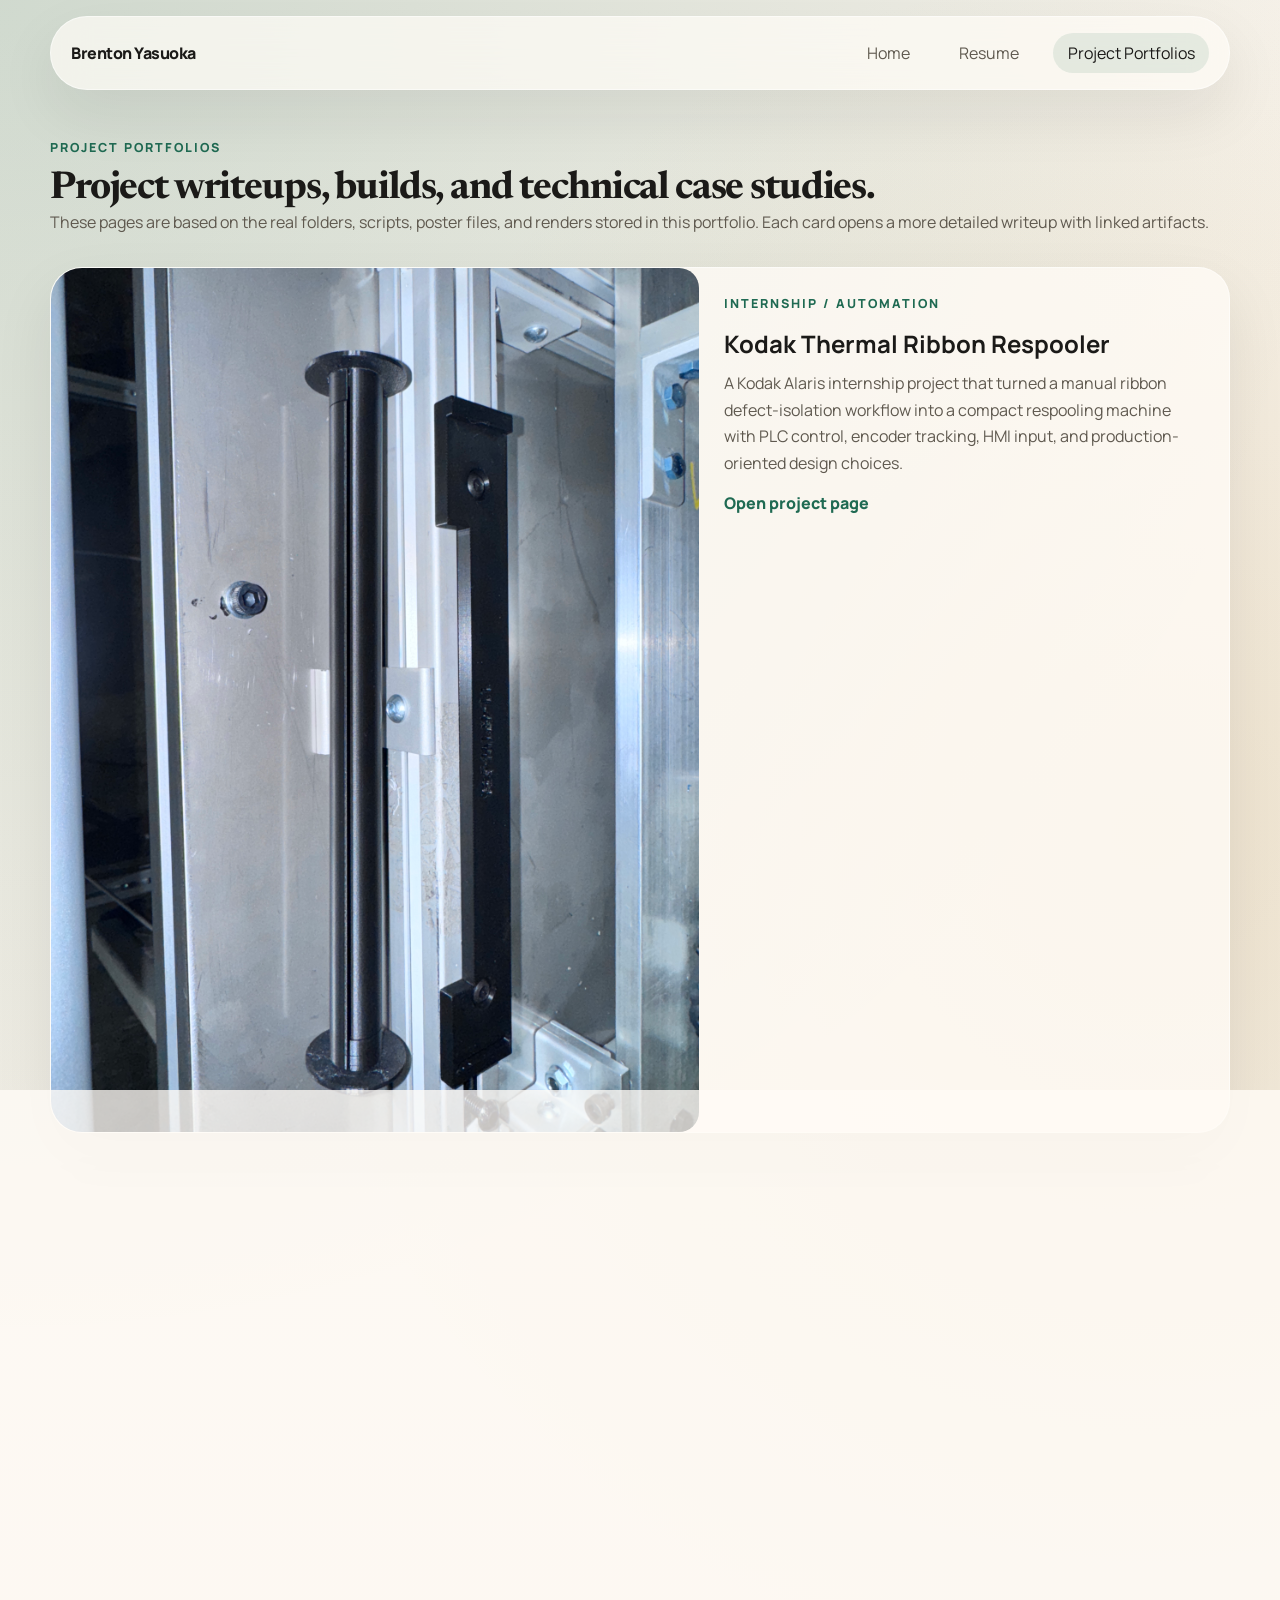
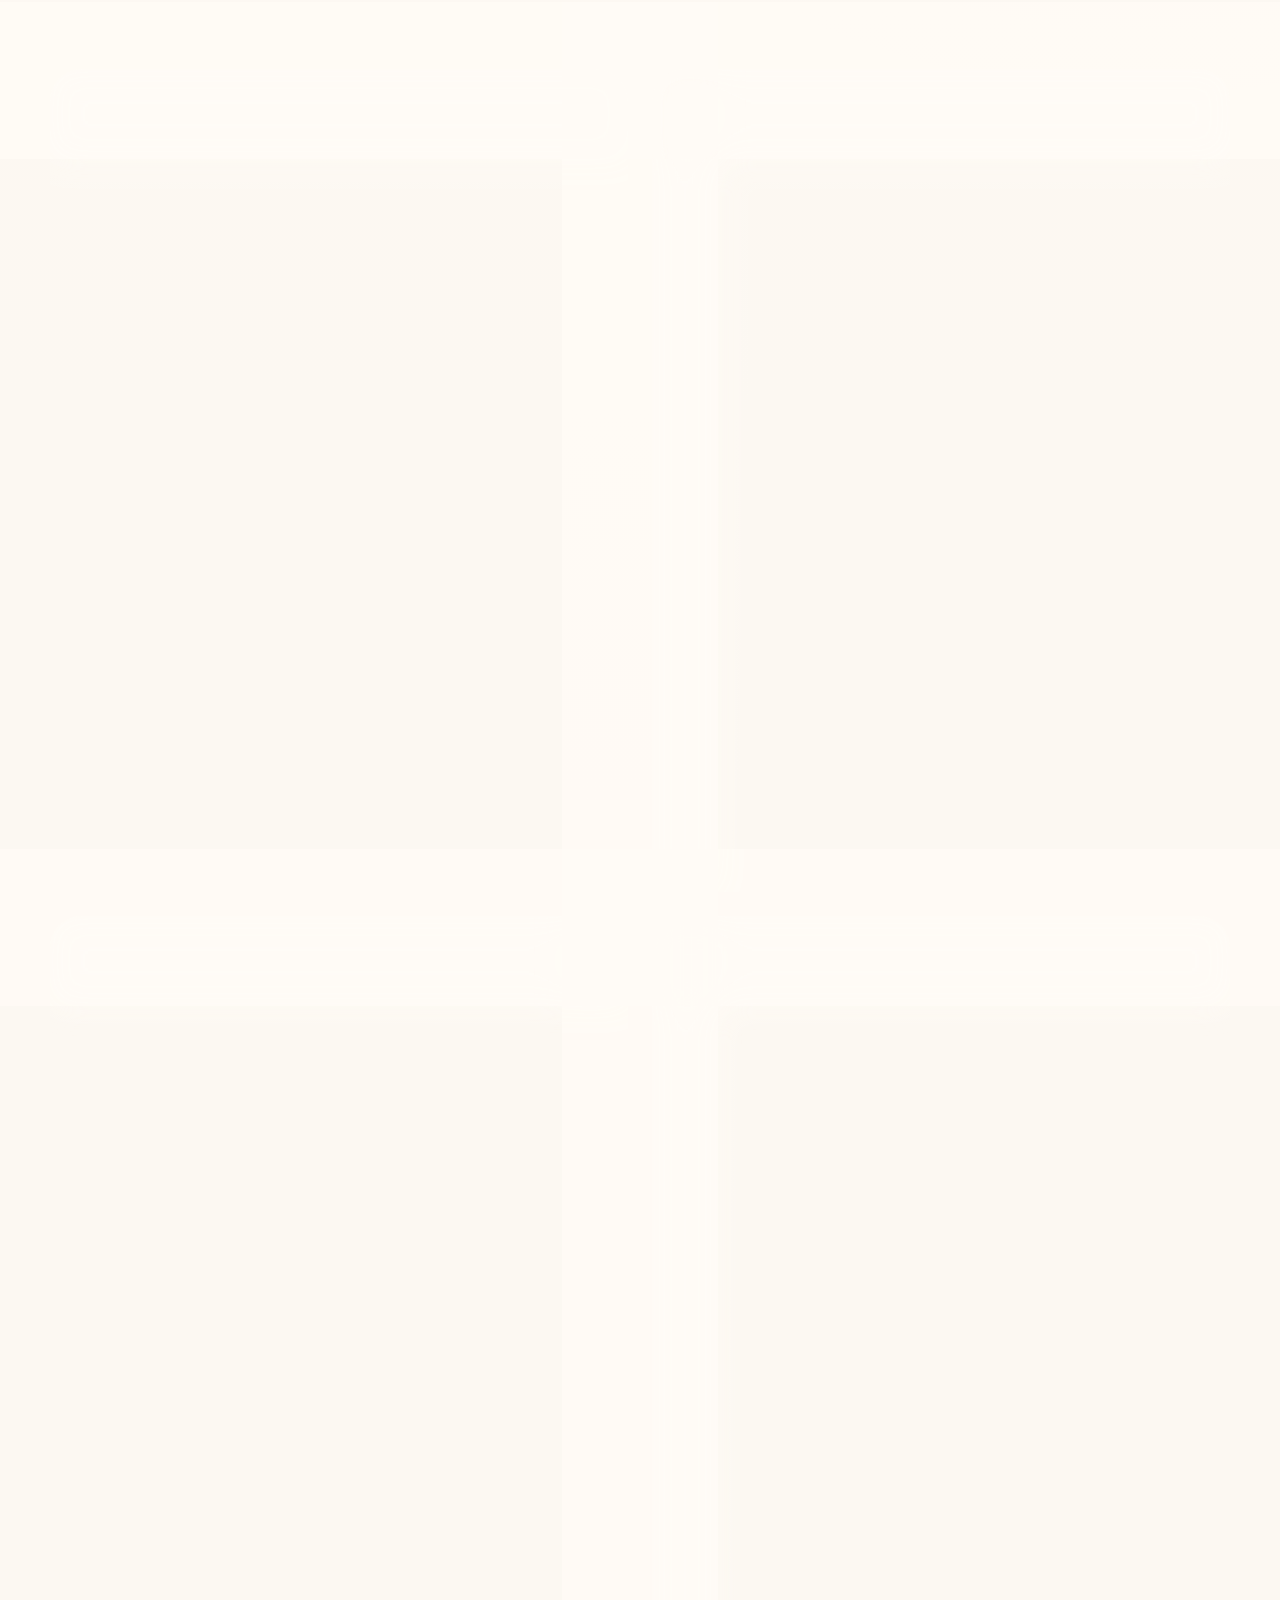
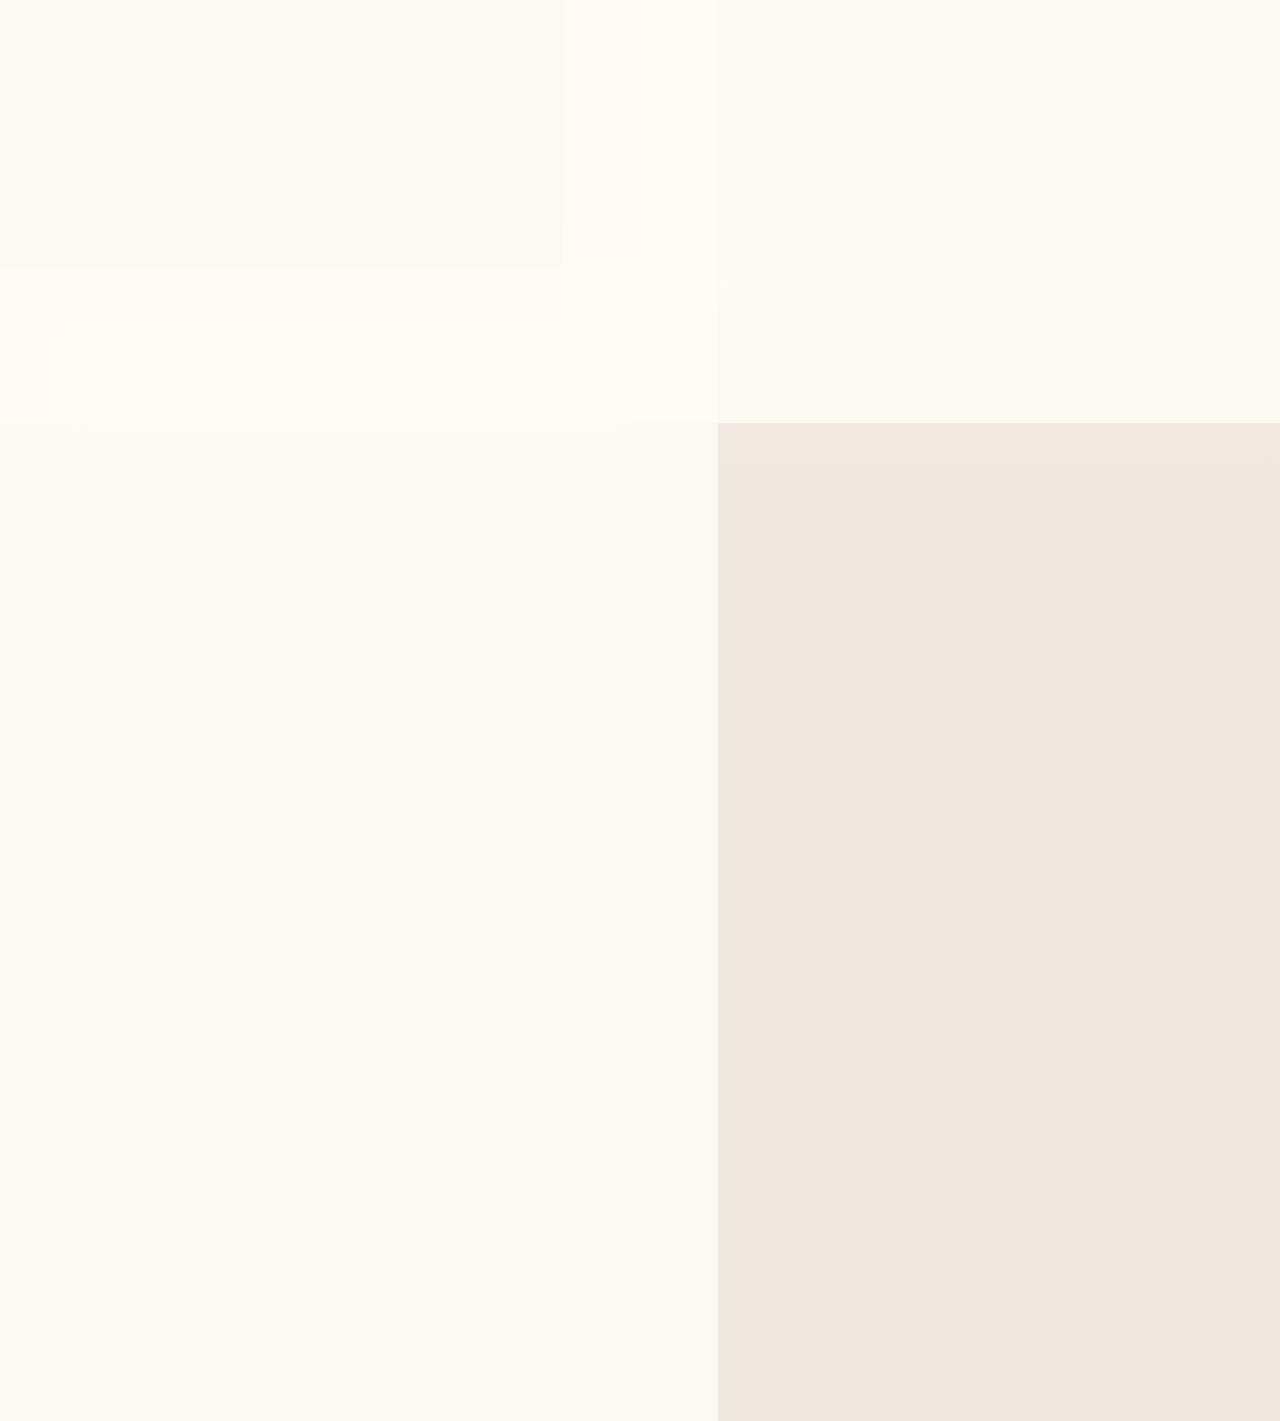
==== commit 105634f5: "Update professional profile and project outcomes from owner feedback" ====
--- a/projects.html
+++ b/projects.html
@@ -46,7 +46,7 @@
         </section>
 
         <section class="project-grid">
-          <article class="project-card project-card-large">
+          <article id="kodak-respooler" class="project-card project-card-large">
             <div class="project-media">
               <img
                 src="assets/images/kodak-respooler-hero.JPG"
@@ -65,10 +65,10 @@
             </div>
           </article>
 
-          <article class="project-card project-card-large">
+          <article id="laser-microscopy" class="project-card project-card-large">
             <div class="project-media">
               <img
-                src="project-files/laser-microscopy-sr-design/Edays poster thumbnail.png"
+                src="assets/images/laser-microscopy-preview.jpg"
                 alt="Laser microscopy project poster thumbnail"
               />
             </div>
@@ -83,7 +83,7 @@
             </div>
           </article>
 
-          <article class="project-card">
+          <article id="watch-winder" class="project-card">
             <div class="project-media">
               <img
                 src="project-files/watch-winder/watchWinderImage1.png"
@@ -94,14 +94,14 @@
               <p class="project-tag">Mechanical Design</p>
               <h3>Automatic Watch Winder</h3>
               <p>
-                A compact watch winder concept documented from the available CAD render, with focus on
-                the enclosure geometry, rotating watch mount, and next mechanical validation steps.
+                A watch winder CAD concept with early prototype testing, focused on
+                the rotating watch mount and resolving insufficient motor startup torque.
               </p>
               <a href="projects/watch-winder.html" class="text-link">Read case study</a>
             </div>
           </article>
 
-          <article class="project-card">
+          <article id="budget-scripts" class="project-card">
             <div class="project-media">
               <img
                 src="project-files/budget-scripts/BudgetScriptThumbnail.png"
@@ -119,7 +119,7 @@
             </div>
           </article>
 
-          <article class="project-card">
+          <article id="hulk-smash-can-crusher" class="project-card">
             <div class="project-media">
               <img
                 src="assets/images/hulk-smash-preview.png"
@@ -137,7 +137,7 @@
             </div>
           </article>
 
-          <article class="project-card">
+          <article id="labview-stress-strain" class="project-card">
             <div class="project-media">
               <img
                 src="assets/images/4130-steel-20c-1-stress-strain.png"
@@ -155,7 +155,7 @@
             </div>
           </article>
 
-          <article class="project-card">
+          <article id="rc-boat" class="project-card">
             <div class="project-media">
               <img
                 src="assets/images/rc-boat-preview.png"
--- a/styles.css
+++ b/styles.css
@@ -357,6 +357,13 @@
   border-radius: var(--radius-lg);
   transform: translateY(0);
   transition: transform 220ms ease, box-shadow 220ms ease;
+  scroll-margin-top: 7rem;
+}
+
+.wheel-card-link {
+  display: block;
+  color: inherit;
+  text-decoration: none;
 }
 
 .project-card:hover {
@@ -593,6 +600,8 @@
   color: var(--accent);
   font-weight: 700;
 }
+
+.budget-results[hidden] { display: none; }
 
 .budget-results {
   display: grid;
